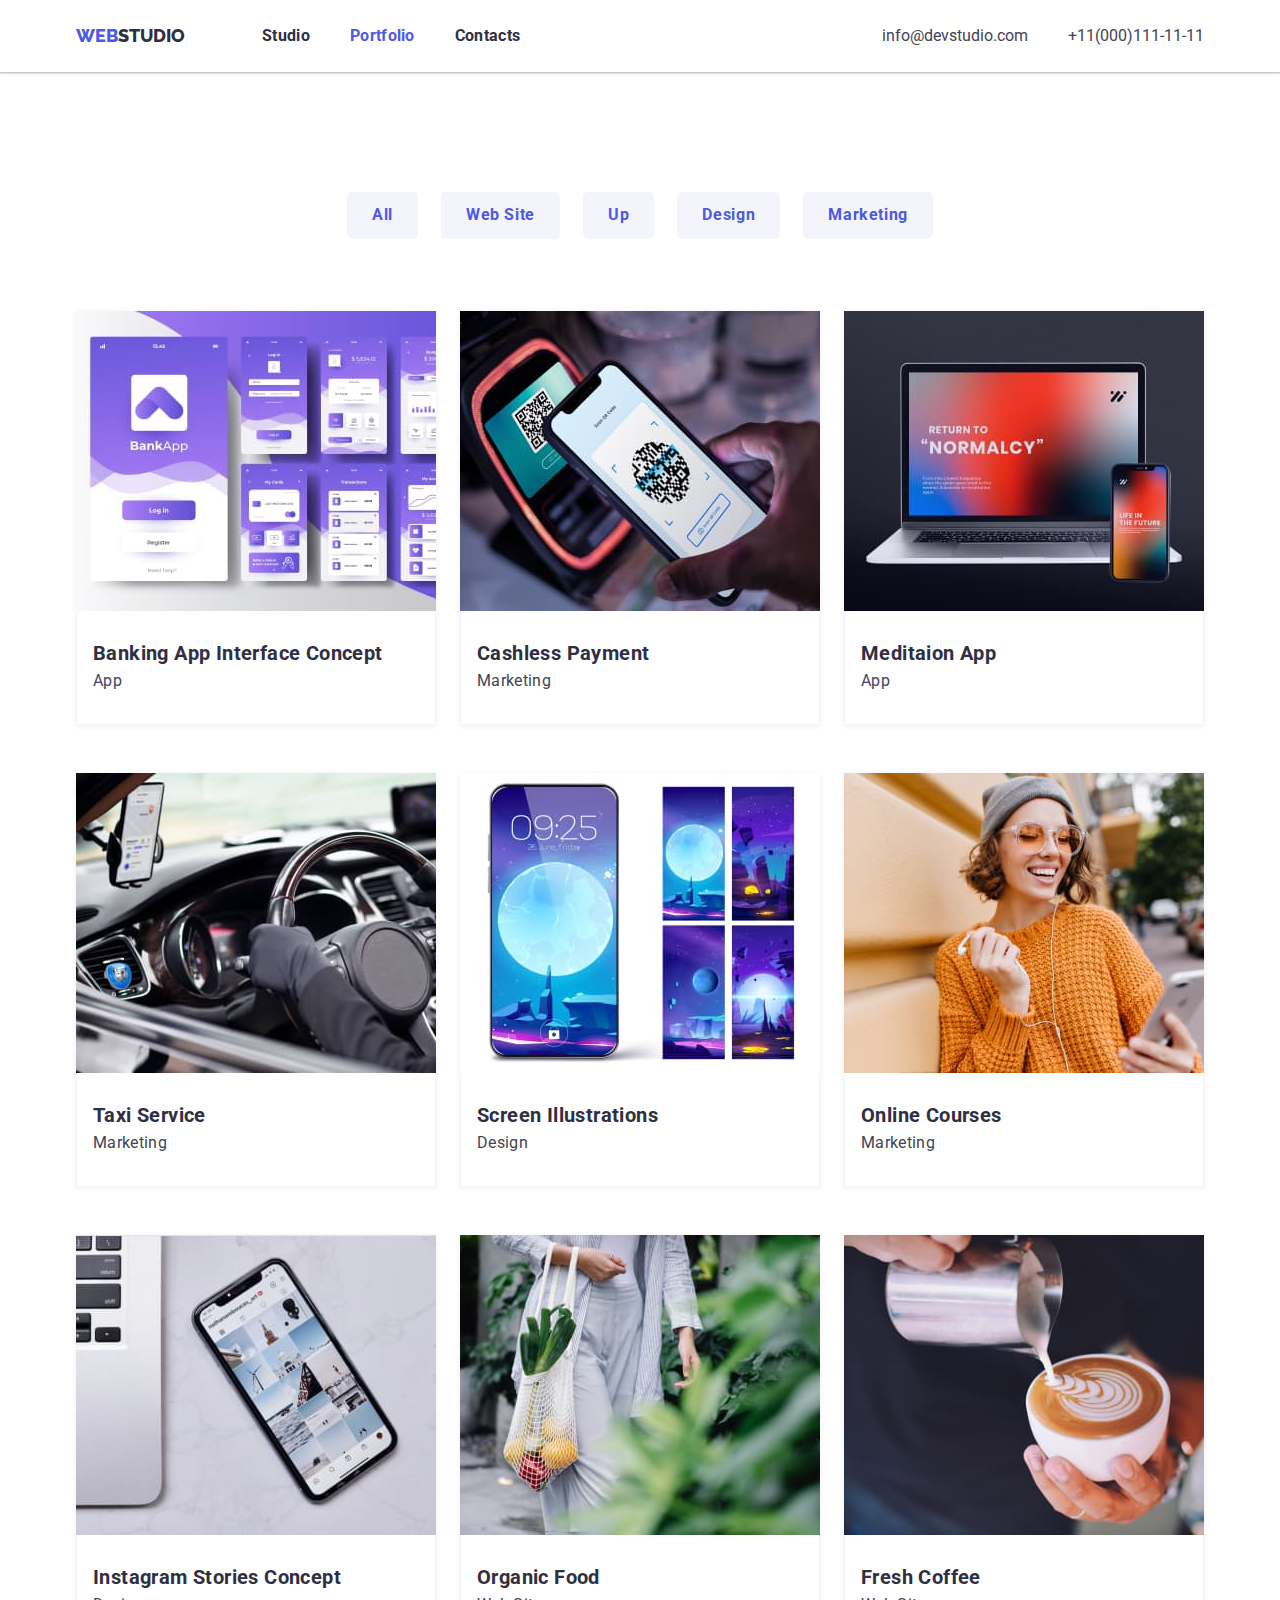
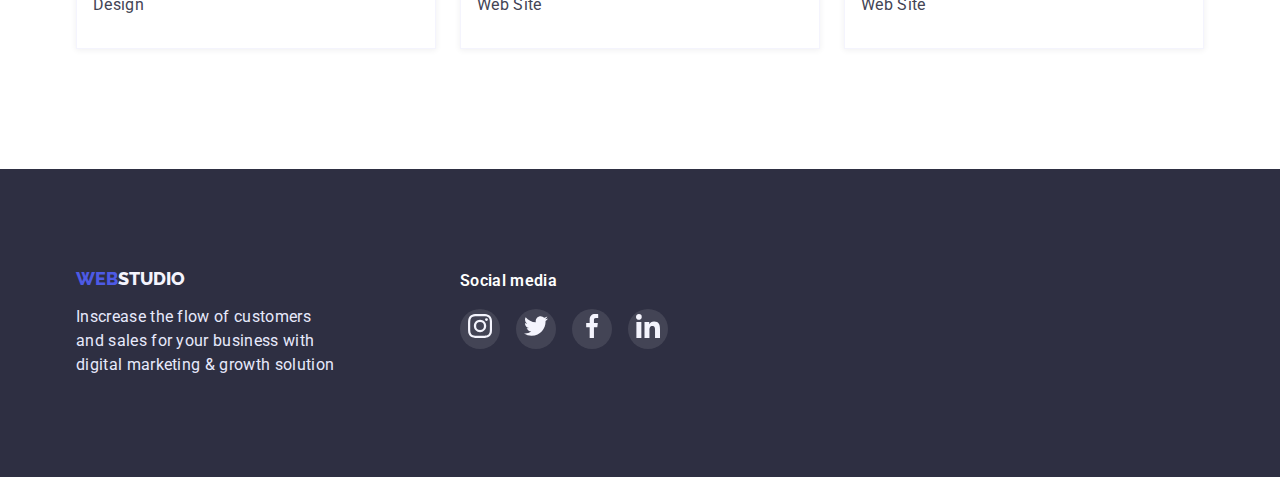
==== portfolio.html @ 264f475a "new" ====
<!DOCTYPE html>
<html lang="en">
<head>
    <link rel="preconnect" href="https://fonts.googleapis.com"><link rel="preconnect" href="https://fonts.gstatic.com" crossorigin><link href="https://fonts.googleapis.com/css2?family=Raleway:wght@800&family=Roboto:wght@400;700&display=swap" rel="stylesheet">
    <link rel="preconnect" href="https://fonts.googleapis.com"><link rel="preconnect" href="https://fonts.gstatic.com" crossorigin><link href="https://fonts.googleapis.com/css2?family=Raleway:wght@800&family=Roboto&display=swap" rel="stylesheet">
    <meta charset="UTF-8">
    <meta http-equiv="X-UA-Compatible" content="IE=edge">
    <meta name="viewport" content="width=device-width, initial-scale=1.0">
    <title>Document</title>
    <link
    rel="stylesheet"
    href="https://cdnjs.cloudflare.com/ajax/libs/modern-normalize/1.0.0/modern-normalize.min.css">
    <link rel="stylesheet" href="css/styles.css">
</head>
<body>
<header class="portfolio-header">
<div class="conteiner page-header">
        <a href="./index.html" class="logo">
            WEB<span class="part-logo">STUDIO</span>
        </a>
        <nav class="navigation">
            <ul class="site-nav">
            <li><a href="./index.html" class="link">Studio</a></li>
            <li><a href="./portfolio.html" class="link current">Portfolio</a></li>
            <li><a href="" class="link">Contacts</a></li>
            </ul>
        </nav>
    <div class="contacts">
    <a href="mailto:info@devstudio.com" class="mail">info@devstudio.com</a>
    <a href="tel:+11(000)111-11-11" class="mail">+11(000)111-11-11</a>
    </div>
</div>
    </header>

    <main>
        <section>
        <div class="conteiner">
            <h1 class="visually-hidden">Products</h1>
            <ul class="portfolio-buttons">
                <li><button type="button" class="button-icon">All</button></li>
                <li><button type="button"class="button-icon">Web Site</button> </li>
                <li><button type="button"class="button-icon">Up</button></li>
                <li><button type="button"class="button-icon">Design</button></li>
                <li><button type="button"class="button-icon">Marketing</button></li>
            </ul>
            <ul class="servises-list">
               <li class="servises-item"> 
                    <img src=".\images\8.jpg" alt="Bank app" width="360">
                    <div class="card-conteiver">
                        <h3 class="servises">Banking App Interface Concept</h3>
                        <p class="view">App</p>
                    </div>
               </li>
               <li class="servises-item"> 
                    <img src=".\images\9.jpg" alt="Smartphone" width="360">
                    <div class="card-conteiver">
                        <h3 class="servises">Cashless Payment</h3>
                        <p class="view">Marketing</p>
                    </div>
               </li>
               <li class="servises-item"> 
                    <img src=".\images\10.jpg" alt="Laptop" width="360">
                    <div class="card-conteiver">
                        <h3 class="servises">Meditaion App</h3>
                        <p class="view">App</p>
                    </div>
               </li>
               <li class="servises-item"> 
                    <img src=".\images\11.jpg" alt="Car" width="360">
                    <div class="card-conteiver">
                        <h3 class="servises">Taxi Service</h3>
                        <p class="view">Marketing</p>
                    </div>
               </li>
               <li class="servises-item">
                    <img src=".\images\12.jpg" alt="Screen Illustration" width="360">
                    <div class="card-conteiver">
                        <h3 class="servises">Screen Illustrations</h3>
                        <p class="view">Design</p>
                    </div>
               </li>
               <li class="servises-item">
                    <img src=".\images\13.jpg" alt="Girl" width="360">
                    <div class="card-conteiver">
                        <h3 class="servises">Online Courses</h3>
                        <p class="view">Marketing</p>
                    </div>
               </li>
               <li class="servises-item"> 
                    <img src=".\images\14.jpg" alt="Smartphone" width="360">
                    <div class="card-conteiver">
                        <h3 class="servises">Instagram Stories Concept</h3>
                        <p class="view">Design</p>
                    </div>
               </li>
               <li class="servises-item">
                    <img src=".\images\15.jpg" alt="Organic Food" width="360">
                    <div class="card-conteiver">
                        <h3 class="servises">Organic Food</h3>
                        <p class="view">Web Site</p>
                    </div>
               </li>
               <li class="servises-item">
                    <img src=".\images\16.jpg" alt="Coffe" width="360">
                    <div class="card-conteiver">
                        <h3 class="servises">Fresh Coffee</h3>
                        <p class="view">Web Site</p>
                    </div>
                </li>
            </ul>
        </div>
        </section>
    
    </main>
    <footer>
        <div class="conteiner">
            <div class="footer-part">
            <a href="./index.html" class="logo">WEB<span class="logo-end">STUDIO</span></a>
            <p class="footer-slogan">Inscrease the flow of customers and sales for your business with digital marketing & growth solution</p>
            </div>
        <div class="footer-media">
            <h3 class="footer-text">Social media</h3>
            <ul class="media-list">
                <li  class="media-item">
                    <button class="media-button">
                        <svg class="svgicon">
                        <use href="./images/symbol-defs.svg#instagram"></use>
                        </svg>
                    </button> 
                </li>
                <li class="media-item">
                    <button class="media-button">
                    <svg class="svgicon">
                        <use href="./images/symbol-defs.svg#twitter"></use>
                    </svg>
                    </button>
                </li>
                <li class="media-item">
                    <button class="media-button">
                    <svg class="svgicon">
                        <use href="./images/symbol-defs.svg#facebook"></use>
                    </svg>
                     </button>
                </li>
                <li class="media-item">
                    <button class="media-button">
                    <svg class="svgicon">
                        <use href="./images/symbol-defs.svg#linkedin"></use>
                    </svg>
                </li>  
            </div>
    </div>
    </footer>
</body>
</html>
---- css/styles.css ----
/*boddy styles */
:root{
    --primary-brand:#4d5ae5;
    --dark:#2e2f42;
    --success:#31d0aa;
    --text:#434455;
    --subtle-text:#8e8f99;
    --acent:#e7e9fc;
    --light:#f4f4fd;
    --button-active:#404bbf;
    --white-text-color:#ffffff;

    --main-font: Roboto, sans-serif;
    --seconary-font: Raleway, sans-serif;
}
html{
    box-sizing: border-box;
}
*,
*::after,
*::before{
    box-sizing: inherit;
}
body{
font-family: var(--main-font);
background-color: var(--white-text-color);
color: var(--text);
}
.visually-hidden {
    position: absolute;
    width: 1px;
    height: 1px;
    margin: -1px;
    border: 0;
    padding: 0;
    
    white-space: nowrap;
    clip-path: inset(100%);
    clip: rect(0 0 0 0);
    overflow: hidden;
  }
ul,
ol{
list-style: none;
padding-left: 0;
margin: 0;
}
img{
    display: block;
    width: 100%;
    height: auto;
}
button{
    display: block;
    cursor: pointer;
    border: none;
    border-radius: 4px;
}
a{
    text-decoration:none;
    color: inherit;
}
h1,
h2,
h3,
h4,
h5,
h6,
p{
    margin-top: 0;
    margin-bottom: 0;
}
.conteiner{
    width: 1158px;
    margin: 0 auto;
    padding: 0 15px;
}
section{
    padding-top: 120px;
    padding-bottom: 120px;
}
/* head*/
.page-header{
    display: flex;
    align-items: center;

}
.logo{
    text-decoration: none;
    color: #4D5AE5;
    Font-family: Raleway;
    font-size: 18px;    
    Line-height: 1.14;
    font-weight: 800;
    padding-top: 24px;
    padding-bottom: 24px;
    
}
.part-logo{
    color: #2E2F42;
} 
.logo:focus
.logo:hover {
    color: black;
} 

/*site nav*/
nav{
    margin-left: 77px;
}
.site-nav{
    
    margin-top: 0;
    margin-bottom: 0;
    padding-left: 0;
    display: flex;
    gap: 40px   ;
}
.site-nav .link{
    text-decoration: none;
    color: #2E2F42;
    font-size: 16px;
    line-height: 1.28;
    font-weight: 700;
    letter-spacing: 0.02em;
    padding: 26px 0;
    display: block;
}
.site-nav .link:hover,
.site-nav .link:focus{
    color: #4D5AE5;
}
.site-nav .link:active{
    color: #4D5AE5;
}
.site-nav .link.current{
    color: #4D5AE5;}
/*contacts*/
.contacts{
    margin-left: auto; 
    display: flex;
    gap: 40px;
}
.contacts .mail{
    text-decoration: none;
    color: #434455;
    Font-size: 16px;
    Line-height: 1.28;
    cursor: pointer;
}
.contacts .mail:hover,
.contacts .mail:focus{
    color: #4D5AE5;
}


/*Main*/
/*Hero*/
.hero{max-width: 1440px;
    height: 600px;
    margin-left: auto;
    margin-right: auto;
   background: linear-gradient(to right, rgba(46, 47, 66, 0.7),rgba(46, 47, 66, 0.7)),

    url(../images/people-office.jpg);
    background-repeat: no-repeat;
    background-position:center;
    background-size: cover;
    
   
    text-align: center;
    padding-top: 192px;
    padding-bottom: 192px;
    
    
}
.hero-title{
    color: #ffffff;
    font-size: 56px;
    line-height: 1.07;
    font-weight: 700;
    letter-spacing: 0.02em;
    margin-right: auto;
    margin-left: auto;
    width: 496px;
}
.button{
    color:#ffffff;
    background-color: #4D5AE5;
    font-size: 16px;
    Line-height: 1.28;
    font-weight: 700;
    letter-spacing: 0.04em;
    font-family: 'Roboto';
    padding: 16px 32px;
    margin-top: 48px;
    margin-left: auto;
    margin-right: auto;
}
.button:hover
.button:focus{
    background-color:#404BBF;
    ;
}
/*section  */
.content-icon{
    background: #F4F4FD;
    border-radius: 4px;
    width: 264px;
    height: 112px;
    display: flex;
    justify-content: center;
    align-items: center

}
.svgmenu{
    width: 64px;
    height: 64px;
}
.content-list{
    display: flex;
    margin-bottom: 0;
    flex-direction: row;
    justify-content: space-between;
    padding-left: 0;

}

.content-title{
    color: #2E2F42;
    font-size: 20px;
    line-height: 1.28;
    font-weight: 700;
    letter-spacing: 0.02em;
    width: 264px;
    margin-bottom: 8px;
}
.content{
    Font-size: 16px;
    Line-height: 1.28;
    letter-spacing: 0.02em;
    width: 264px;
}
/*What are we doing*/
.work{
    padding-top: 0;
}
.section-title{
    color: #2E2F42;
    font-weight: 700;
    Font-size: 36px;
    Line-height: 0.95;
    letter-spacing: 0.02em;
    text-align: center; 
}
.section-item{
    margin-top: 72px;
    display: flex;
    flex-direction: row;
    justify-content: space-between;
    padding-left: 0;


}
/*team*/
.team-list{
    margin-top: 72px;
    display: flex;
    flex-direction: row;
    justify-content: space-between;
    padding-left: 0;
    margin-bottom: 0;
    
}
.team-card{
    background-color:var(--white-text-color) ;
    box-shadow: 0px 1px 6px rgba(46, 47, 66, 0.08), 0px 1px 1px rgba(46, 47, 66, 0.16), 0px 2px 1px rgba(46, 47, 66, 0.08);
border-radius: 0px 0px 4px 4px;
}
.team-card:hover{
    box-shadow: 0px 1px 6px rgba(46, 47, 66, 0.08), 0px 1px 1px rgba(46, 47, 66, 0.16), 0px 2px 1px rgba(46, 47, 66, 0.08);
}
.team{
    background-color: #F4F4FD;
    
}
.name-conteiner{
    padding-top: 32px;
    padding-bottom: 32px;
}
.name{
    color: #2E2F42;
    Font-size: 20px;
    Line-height: 1.02;
    font-weight: 700;
    letter-spacing: 0.02em;
    text-align: center;
}
.position{
    Font-size: 16px;
    Line-height: 1.28;
    letter-spacing: 0.02em;
    text-align: center;
    margin-top: 8px;
}
.acounts{
    display: flex;
    align-items: center;
    justify-content: space-around;
}

.icon-button{
    width: 40px;
    height: 40px;
    border-radius: 50%;
    border: none;
    background-color: var(--button-active);
    padding-top: 5px;
    margin-top: 8px;
}
.icon-button:hover,
.icon-button:focus{
    background-color: var(--success);
}
.acount-icon{
    width: 15px;
    height: 15px;  
}
/*customers*/
.customers-conteiner{
    display: flex;
    justify-content: space-between;
    align-items: center;
    padding-top: 72px;
    
}
.customers-list{
    display: flex;
    justify-content: center;
    align-items: center;
    gap: 24px;
    
}
.customers-item{
    width: 168px;
    height: 88px;
    border: 1px solid var(--subtle-text);
    border-radius: 4px;
    display: flex;
    justify-content: center;
    align-items: center;
    fill:var(--subtle-text);
}
.customers-item:hover,
.customers-item:focus{
    fill:var(--button-active);
    border-color:var(--button-active);
    cursor: pointer;
}

/*footer*/
footer{
    background-color: #2E2F42;
    padding-top: 100px;
    padding-bottom: 100px;
    display: flex;
    
}

footer .conteiner{
    display: flex;
}
.footer-part{
    width: 264px;
}
.footer-part{
    width: 264px;
}
.footer-logo{   
     text-decoration: none;
    color: #4D5AE5;
    Font-family: Raleway;
    font-size: 18px;    
    Line-height: 1.14;
    font-weight: 800;
    
}
.logo-end{
    color: #F4F4FD;
    Font-family: Raleway;
    Font-size: 18px;
    Line-height: 1;

}
.footer-text{
    font-family:var(--main-font);
    font-weight: 600;
    font-size: 16px;
    line-height: 24px;
    letter-spacing: 0.02em;
    color: #ffffff;
}
.footer-slogan{
    font-weight:400;
    color: #E7E9FC;
    Font-size: 16px;
    Line-height: 1.5;
    letter-spacing: 0.02em;
    margin-top: 16px;
    max-width: 264px;
}
.footer-media{
 margin-left: 120px;
}
.media-list{
    display: flex;
    gap: 16px;
    padding-top:16px;
}
.media-button{
    width: 40px;
    height: 40px;
    border-radius: 50%;
    background: rgba(255, 255, 255, 0.1);
}
.media-button:hover{
    background-color: var(--success);
    cursor: pointer;
    }

.svgicon{
    width: 24px;
    height: 24px;
}

/*Portfolio*/
.portfolio-header{
    box-shadow: 0px 2px 1px rgba(46, 47, 66, 0.08), 0px 1px 1px rgba(46, 47, 66, 0.16), 0px 1px 6px rgba(46, 47, 66, 0.08);
}
.portfolio-buttons{
    display: flex;
    flex-direction: row;
    justify-content: space-between;
    width: 586px;
    margin-left: auto;
    margin-right: auto;
}
.button-icon{
    font-family:'Roboto';
    color: #4D5AE5;
    background-color: #F4F4FD;
    Font-size: 16px;
    Line-height: 1.28;
    font-weight: 700;
    letter-spacing: 0.04em;
    cursor: pointer;
    padding: 12px 24px;
    border: 1px solid transparent;
    border-radius: 5px;
}
.button-icon:focus,
.button-icon:hover
{
    color: #F4F4FD;
    background-color: #404BBF;
    box-shadow: 0px 3px 1px rgba(0, 0, 0, 0.1), 0px 2px 1px rgba(0, 0, 0, 0.08), 0px 2px 2px rgba(0, 0, 0, 0.12);
}
/*services section*/
.servises-item{
    box-shadow: 0px 1px 6px rgba(46, 47, 66, 0.08);
}
.servises-item:hover{
box-shadow: 0px 1px 6px rgba(46, 47, 66, 0.08), 0px 1px 1px rgba(46, 47, 66, 0.16), 0px 2px 1px rgba(46, 47, 66, 0.08);
}
.servises-list{
margin-top: 72px;
display: flex;
flex-wrap: wrap;
row-gap: 48px;
column-gap: 24px;

}
.card-conteiver{
    padding: 32px 16px;
    border: 0.5px solid #F4F4FD;
    border-top: 0;
}
.servises{
    color: #2E2F42;
    Font-size: 20px;
    Line-height: 1.02;
    font-weight: 700;
    letter-spacing: 0.02em;
}
.view{
    Font-size: 16px;
    Line-height: 1.28;
    letter-spacing: 0.02em;
    margin-top: 8px;
}
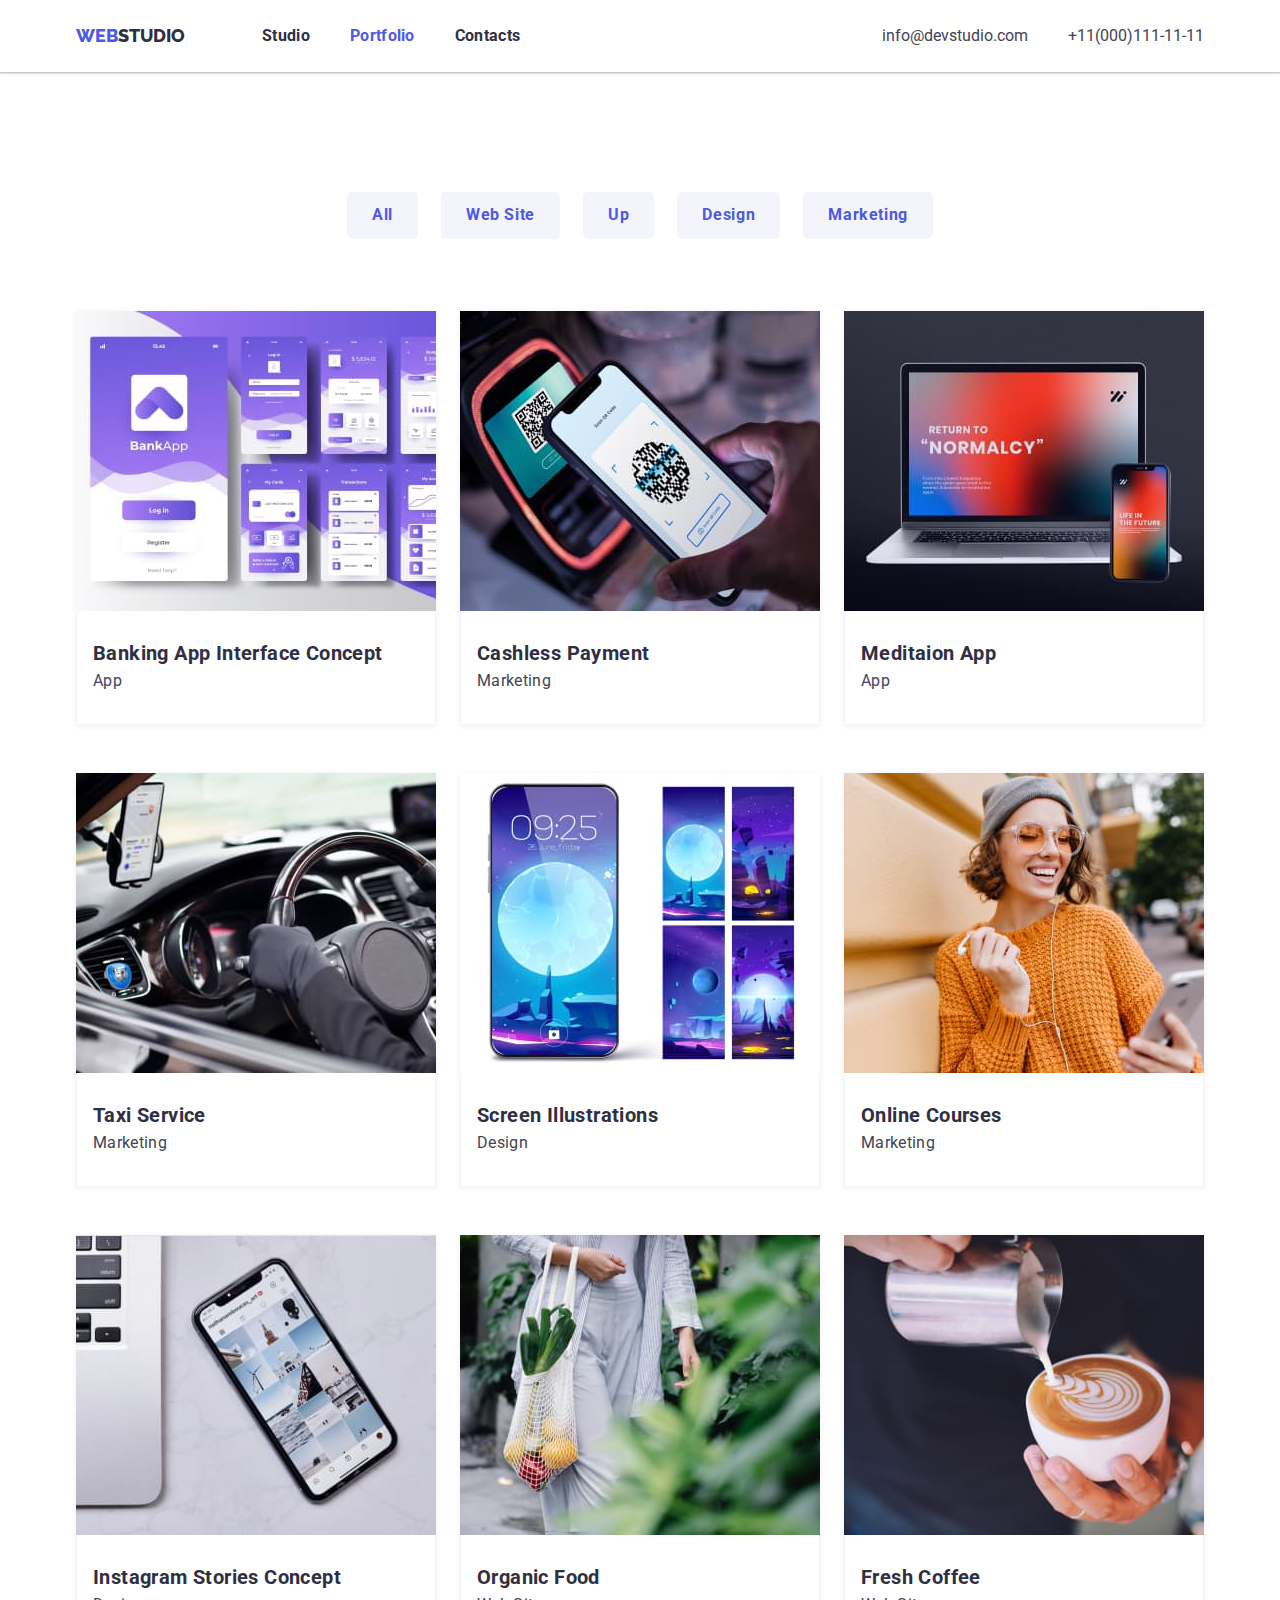
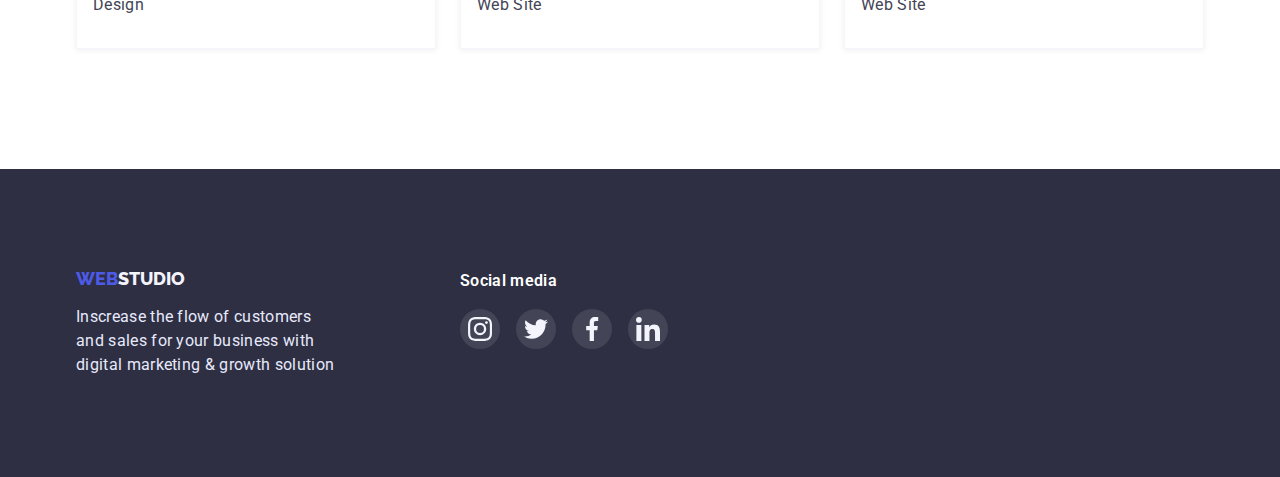
==== commit d6e915ba: "update index.html" ====
--- a/portfolio.html
+++ b/portfolio.html
@@ -45,67 +45,84 @@
             </ul>
             <ul class="servises-list">
                <li class="servises-item"> 
-                    <img src=".\images\8.jpg" alt="Bank app" width="360">
+                   <a href="" class="servises-link"> <img src=".\images\8.jpg" alt="Bank app" width="360">
                     <div class="card-conteiver">
                         <h3 class="servises">Banking App Interface Concept</h3>
                         <p class="view">App</p>
                     </div>
+                </a>
                </li>
                <li class="servises-item"> 
-                    <img src=".\images\9.jpg" alt="Smartphone" width="360">
+                   <a href="" class="servises-link">
+                     <img src=".\images\9.jpg" alt="Smartphone" width="360">
                     <div class="card-conteiver">
                         <h3 class="servises">Cashless Payment</h3>
                         <p class="view">Marketing</p>
                     </div>
+                </a>
                </li>
                <li class="servises-item"> 
+                    <a href="" class="servises-link">
                     <img src=".\images\10.jpg" alt="Laptop" width="360">
                     <div class="card-conteiver">
                         <h3 class="servises">Meditaion App</h3>
                         <p class="view">App</p>
                     </div>
+                </a>
                </li>
                <li class="servises-item"> 
+                    <a href="" class="servises-link">
                     <img src=".\images\11.jpg" alt="Car" width="360">
                     <div class="card-conteiver">
                         <h3 class="servises">Taxi Service</h3>
                         <p class="view">Marketing</p>
                     </div>
+                </a>
                </li>
                <li class="servises-item">
+                    <a href="" class="servises-link">
                     <img src=".\images\12.jpg" alt="Screen Illustration" width="360">
                     <div class="card-conteiver">
                         <h3 class="servises">Screen Illustrations</h3>
                         <p class="view">Design</p>
                     </div>
+                </a>
                </li>
                <li class="servises-item">
+                   <a href="" class="servises-link"> 
                     <img src=".\images\13.jpg" alt="Girl" width="360">
                     <div class="card-conteiver">
                         <h3 class="servises">Online Courses</h3>
                         <p class="view">Marketing</p>
                     </div>
+                </a>
                </li>
                <li class="servises-item"> 
+                    <a href="" class="servises-link">
                     <img src=".\images\14.jpg" alt="Smartphone" width="360">
                     <div class="card-conteiver">
                         <h3 class="servises">Instagram Stories Concept</h3>
                         <p class="view">Design</p>
                     </div>
+                </a>
                </li>
                <li class="servises-item">
+                   <a href="" class="servises-link" >
                     <img src=".\images\15.jpg" alt="Organic Food" width="360">
                     <div class="card-conteiver">
                         <h3 class="servises">Organic Food</h3>
                         <p class="view">Web Site</p>
                     </div>
+                </a>
                </li>
                <li class="servises-item">
+                   <a href="" class="servises-link">
                     <img src=".\images\16.jpg" alt="Coffe" width="360">
                     <div class="card-conteiver">
                         <h3 class="servises">Fresh Coffee</h3>
                         <p class="view">Web Site</p>
                     </div>
+                </a>
                 </li>
             </ul>
         </div>
@@ -118,37 +135,38 @@
             <a href="./index.html" class="logo">WEB<span class="logo-end">STUDIO</span></a>
             <p class="footer-slogan">Inscrease the flow of customers and sales for your business with digital marketing & growth solution</p>
             </div>
-        <div class="footer-media">
-            <h3 class="footer-text">Social media</h3>
-            <ul class="media-list">
-                <li  class="media-item">
-                    <button class="media-button">
+            <div class="footer-media">
+                <p class="footer-text">Social media</p>
+                <ul class="media-list">
+                    <li  class="media-item">
+                        <a href="" class="media-button">
+                            <svg class="svgicon">
+                            <use href="./images/symbol-defs.svg#instagram"></use>
+                            </svg>
+                        </a> 
+                    </li>
+                    <li class="media-item">
+                        <a href="" class="media-button">
                         <svg class="svgicon">
-                        <use href="./images/symbol-defs.svg#instagram"></use>
+                            <use href="./images/symbol-defs.svg#twitter"></use>
                         </svg>
-                    </button> 
-                </li>
-                <li class="media-item">
-                    <button class="media-button">
-                    <svg class="svgicon">
-                        <use href="./images/symbol-defs.svg#twitter"></use>
-                    </svg>
-                    </button>
-                </li>
-                <li class="media-item">
-                    <button class="media-button">
-                    <svg class="svgicon">
-                        <use href="./images/symbol-defs.svg#facebook"></use>
-                    </svg>
-                     </button>
-                </li>
-                <li class="media-item">
-                    <button class="media-button">
-                    <svg class="svgicon">
-                        <use href="./images/symbol-defs.svg#linkedin"></use>
-                    </svg>
-                </li>  
-            </div>
+                    </a>
+                    </li>
+                    <li class="media-item">
+                        <a href="" class="media-button">
+                        <svg class="svgicon">
+                            <use href="./images/symbol-defs.svg#facebook"></use>
+                        </svg>
+                    </a>
+                    </li>
+                    <li class="media-item">
+                        <a href="" class="media-button">
+                        <svg class="svgicon">
+                            <use href="./images/symbol-defs.svg#linkedin"></use>
+                        </svg>
+                        </a>
+                    </li>  
+                </div>
     </div>
     </footer>
 </body>
--- a/css/styles.css
+++ b/css/styles.css
@@ -210,7 +210,9 @@
     height: 112px;
     display: flex;
     justify-content: center;
-    align-items: center
+    align-items: center;
+    margin-bottom: 8px;
+    
 
 }
 .svgmenu{
@@ -307,6 +309,7 @@
     display: flex;
     align-items: center;
     justify-content: space-around;
+    margin-top: 8px;
 }
 
 .icon-button{
@@ -315,8 +318,10 @@
     border-radius: 50%;
     border: none;
     background-color: var(--button-active);
-    padding-top: 5px;
-    margin-top: 8px;
+    display: flex;
+    align-items: center;
+    justify-content: center;
+    
 }
 .icon-button:hover,
 .icon-button:focus{
@@ -327,35 +332,33 @@
     height: 15px;  
 }
 /*customers*/
-.customers-conteiner{
-    display: flex;
-    justify-content: space-between;
-    align-items: center;
-    padding-top: 72px;
-    
-}
+    
 .customers-list{
     display: flex;
     justify-content: center;
     align-items: center;
     gap: 24px;
-    
-}
-.customers-item{
+    margin-top: 72px; 
+}
+
+
+
+.customers-link{
+    color: var(--subtle-text);
     width: 168px;
     height: 88px;
-    border: 1px solid var(--subtle-text);
+    border: 1px solid currentColor;
     border-radius: 4px;
     display: flex;
     justify-content: center;
     align-items: center;
-    fill:var(--subtle-text);
-}
-.customers-item:hover,
-.customers-item:focus{
-    fill:var(--button-active);
-    border-color:var(--button-active);
-    cursor: pointer;
+}
+.customers-icon{
+    fill: currentColor;
+}
+.customers-link:hover,
+.customers-link:focus{
+    color:var(--button-active);
 }
 
 /*footer*/
@@ -415,15 +418,20 @@
 .media-list{
     display: flex;
     gap: 16px;
-    padding-top:16px;
+    margin-top:16px;
 }
 .media-button{
     width: 40px;
     height: 40px;
     border-radius: 50%;
+
     background: rgba(255, 255, 255, 0.1);
-}
-.media-button:hover{
+    display: flex;
+    align-items: center;
+    justify-content: center;
+}
+.media-button:hover,
+.media-button:focus{
     background-color: var(--success);
     cursor: pointer;
     }
@@ -469,8 +477,12 @@
 .servises-item{
     box-shadow: 0px 1px 6px rgba(46, 47, 66, 0.08);
 }
-.servises-item:hover{
-box-shadow: 0px 1px 6px rgba(46, 47, 66, 0.08), 0px 1px 1px rgba(46, 47, 66, 0.16), 0px 2px 1px rgba(46, 47, 66, 0.08);
+.servises-link{
+    display: block;
+}
+.servises-link:hover,
+.servises-link:focus{
+    box-shadow: 0px 1px 6px rgba(46, 47, 66, 0.08), 0px 1px 1px rgba(46, 47, 66, 0.16), 0px 2px 1px rgba(46, 47, 66, 0.08);
 }
 .servises-list{
 margin-top: 72px;
